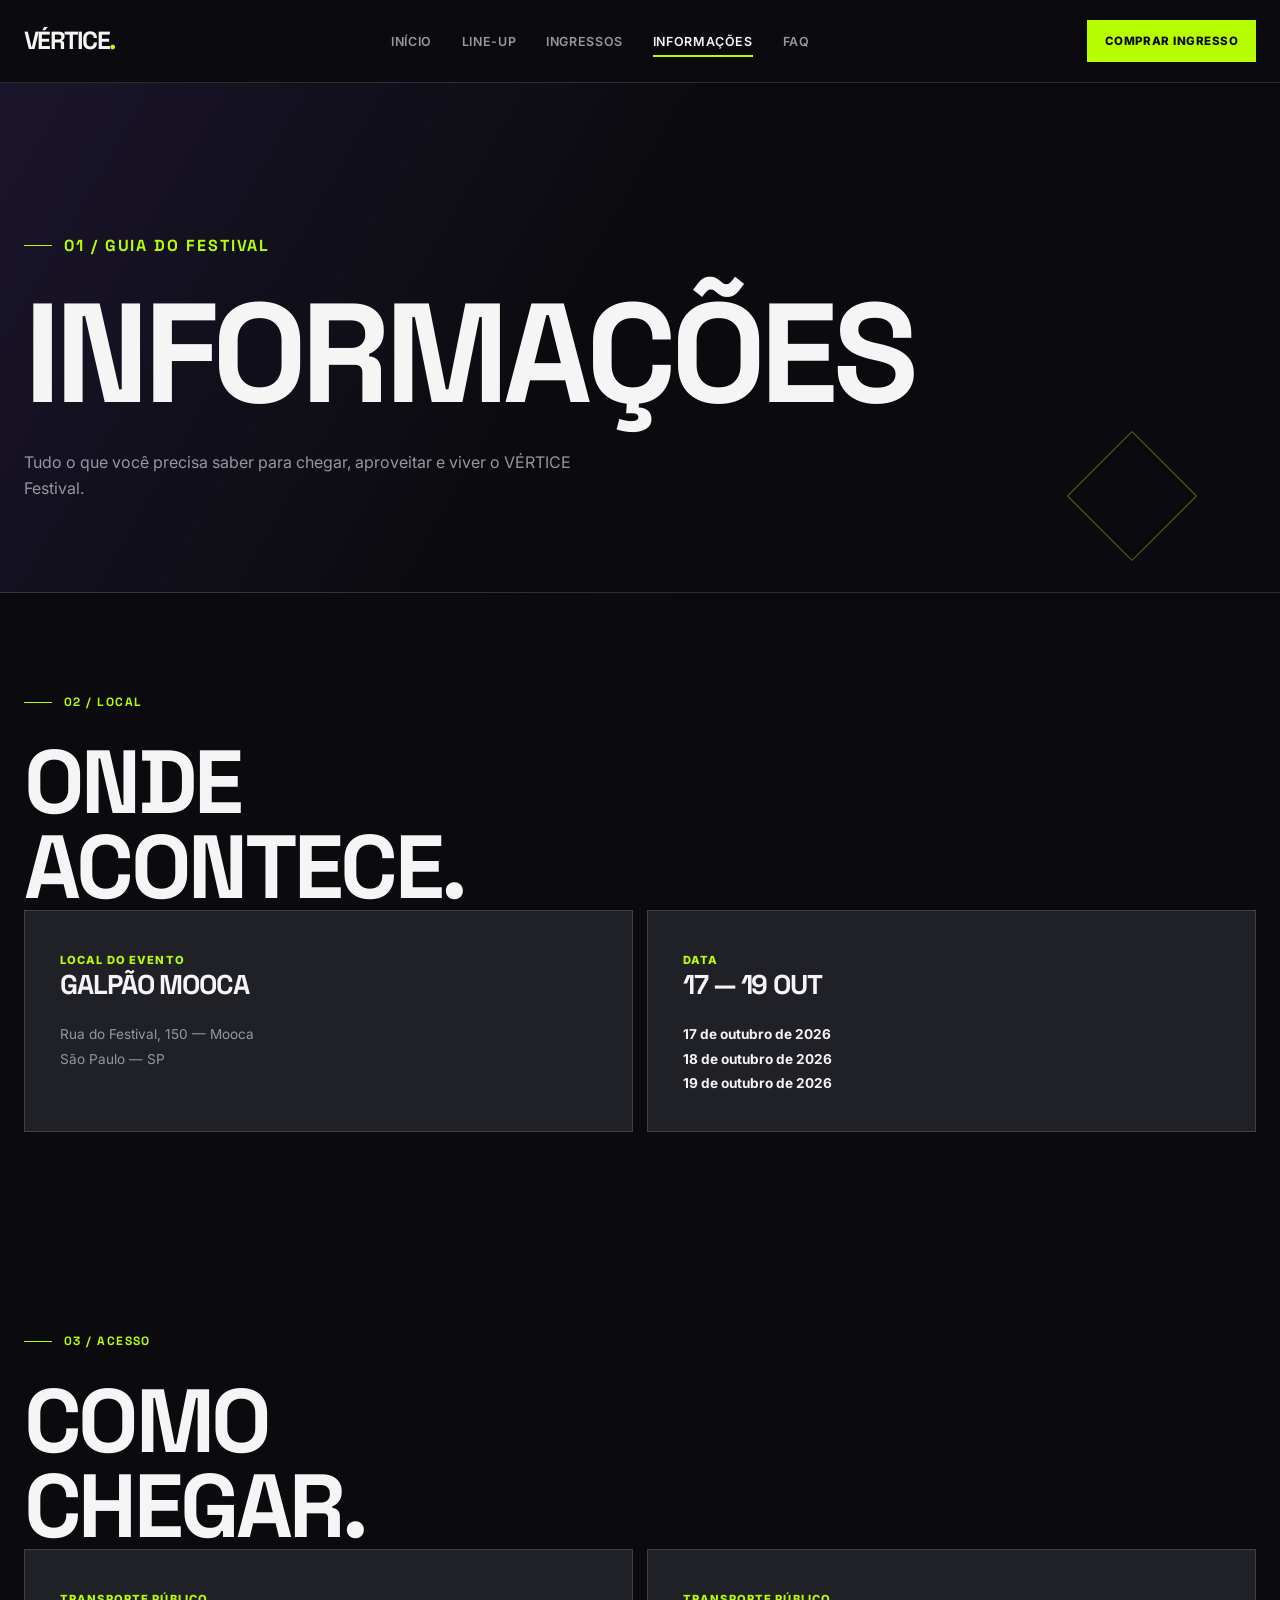
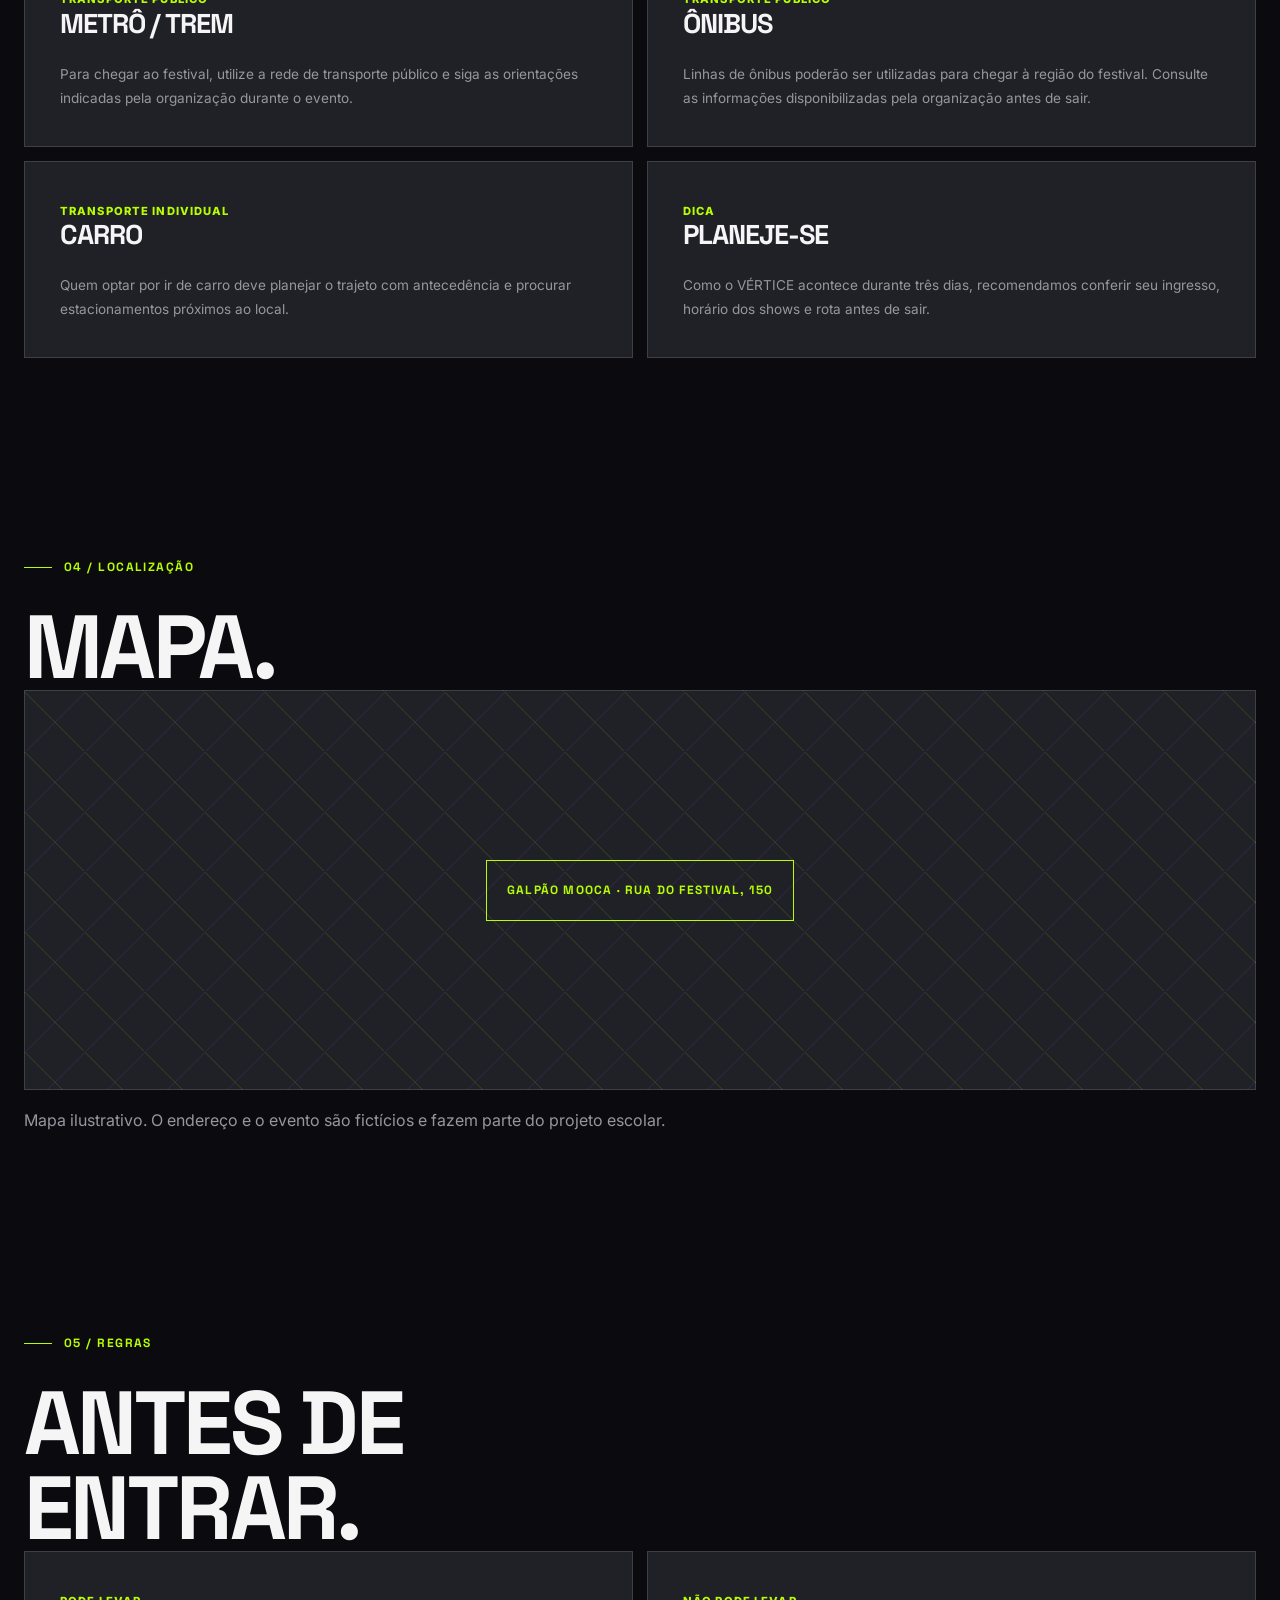
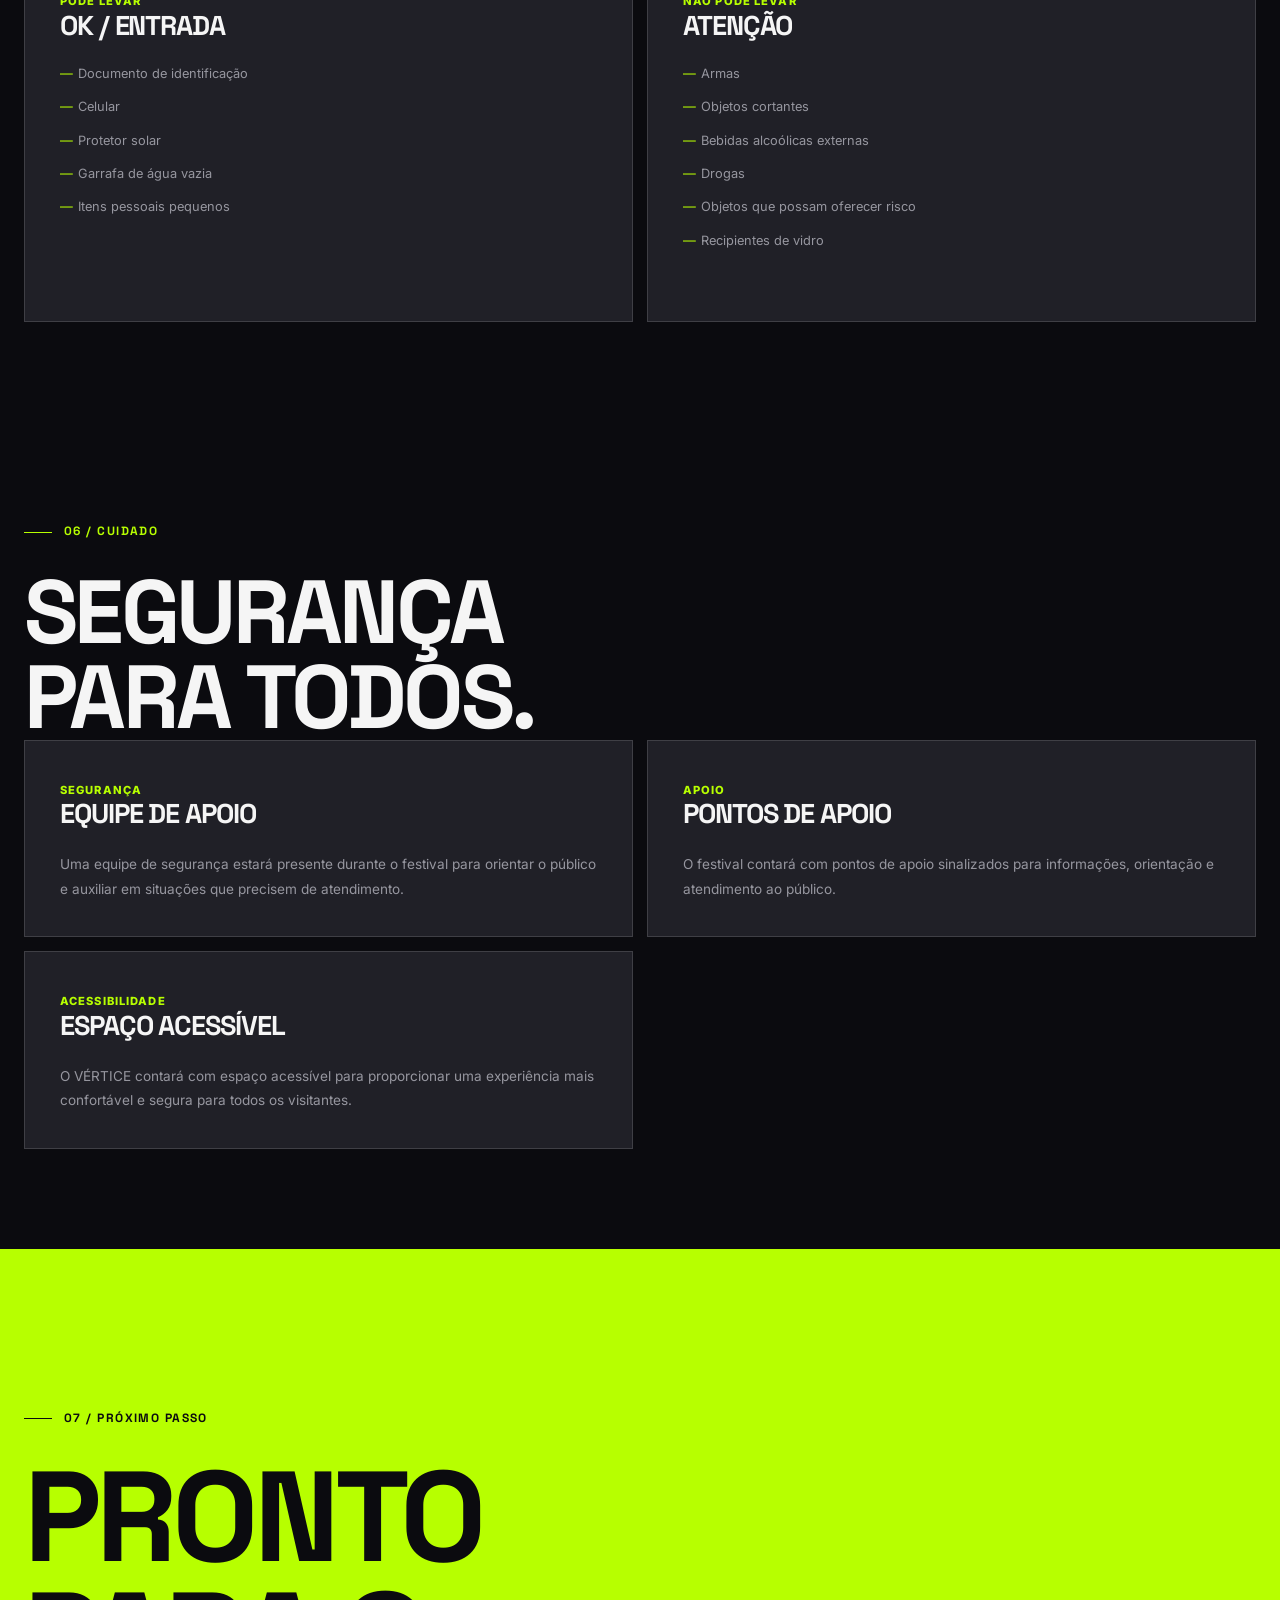
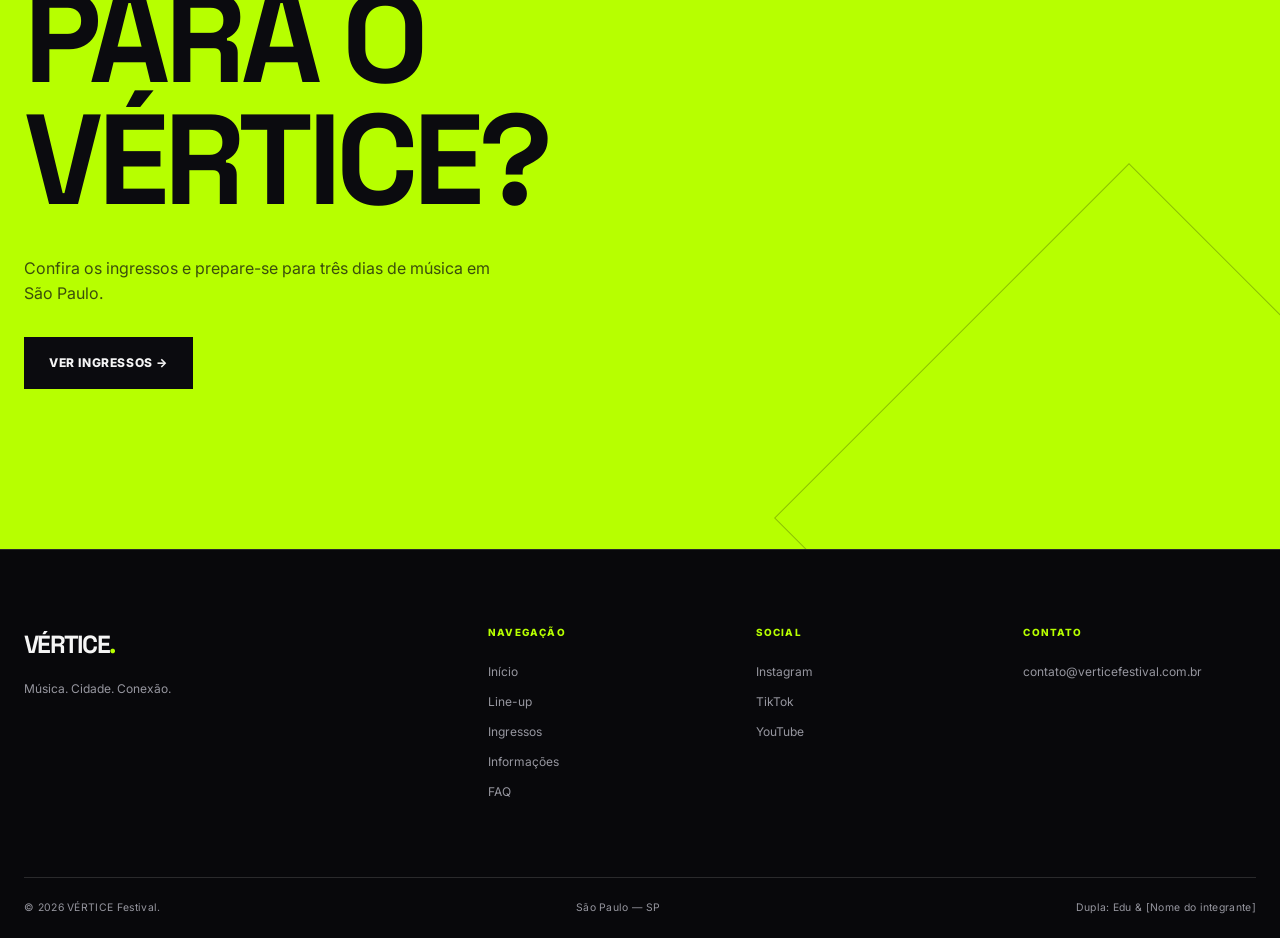
==== informacoes.html @ 0a796f85 "Add initial styles and scripts for Vértice Festival website - Created a new JavaScript file for futu" ====
<!DOCTYPE html>
<html lang="pt-BR">

<head>
    <meta charset="UTF-8">
    <meta name="viewport" content="width=device-width, initial-scale=1.0">

    <title>Informações — VÉRTICE Festival</title>

    <meta
        name="description"
        content="Informações sobre local, acesso, mapa, regras, segurança e acessibilidade do VÉRTICE Festival 2026."
    >

    <link rel="preconnect" href="https://fonts.googleapis.com">
    <link rel="preconnect" href="https://fonts.gstatic.com" crossorigin>

    <link
        href="https://fonts.googleapis.com/css2?family=Inter:wght@400;500;600;700&family=Space+Grotesk:wght@400;500;600;700&display=swap"
        rel="stylesheet"
    >

    <link rel="stylesheet" href="style.css">
</head>

<body>

    <!-- HEADER -->
    <header class="site-header">
        <div class="container header-content">

            <a href="index.html" class="logo" aria-label="VÉRTICE Festival - Página inicial">
                VÉRTICE<span>.</span>
            </a>

            <nav class="main-nav" aria-label="Navegação principal">
                <ul>
                    <li>
                        <a href="index.html">Início</a>
                    </li>

                    <li>
                        <a href="lineup.html">Line-up</a>
                    </li>

                    <li>
                        <a href="ingressos.html">Ingressos</a>
                    </li>

                    <li>
                        <a href="informacoes.html" class="active">Informações</a>
                    </li>

                    <li>
                        <a href="faq.html">FAQ</a>
                    </li>
                </ul>
            </nav>

            <a href="ingressos.html" class="header-button">
                Comprar ingresso
            </a>

        </div>
    </header>


    <main>

        <!-- HERO -->
        <section class="page-hero">
            <div class="container">

                <p class="section-number">01 / GUIA DO FESTIVAL</p>

                <h1>INFORMAÇÕES</h1>

                <p>
                    Tudo o que você precisa saber para chegar,
                    aproveitar e viver o VÉRTICE Festival.
                </p>

            </div>
        </section>


        <!-- LOCAL -->
        <section class="info-section">
            <div class="container">

                <div class="section-heading">
                    <p class="section-number">02 / LOCAL</p>

                    <h2>
                        ONDE<br>
                        ACONTECE.
                    </h2>
                </div>

                <div class="info-grid">

                    <article class="info-card">

                        <span class="ticket-type">
                            LOCAL DO EVENTO
                        </span>

                        <h3>GALPÃO MOOCA</h3>

                        <p>
                            Rua do Festival, 150 — Mooca<br>
                            São Paulo — SP
                        </p>

                    </article>


                    <article class="info-card">

                        <span class="ticket-type">
                            DATA
                        </span>

                        <h3>17 — 19 OUT</h3>

                        <p>
                            <strong>17 de outubro de 2026</strong><br>
                            <strong>18 de outubro de 2026</strong><br>
                            <strong>19 de outubro de 2026</strong>
                        </p>

                    </article>

                </div>

            </div>
        </section>


        <!-- COMO CHEGAR -->
        <section class="info-section">
            <div class="container">

                <div class="section-heading">
                    <p class="section-number">03 / ACESSO</p>

                    <h2>
                        COMO<br>
                        CHEGAR.
                    </h2>
                </div>

                <div class="info-grid">

                    <article class="info-card">

                        <span class="ticket-type">
                            TRANSPORTE PÚBLICO
                        </span>

                        <h3>METRÔ / TREM</h3>

                        <p>
                            Para chegar ao festival, utilize a rede de
                            transporte público e siga as orientações
                            indicadas pela organização durante o evento.
                        </p>

                    </article>


                    <article class="info-card">

                        <span class="ticket-type">
                            TRANSPORTE PÚBLICO
                        </span>

                        <h3>ÔNIBUS</h3>

                        <p>
                            Linhas de ônibus poderão ser utilizadas
                            para chegar à região do festival. Consulte
                            as informações disponibilizadas pela
                            organização antes de sair.
                        </p>

                    </article>


                    <article class="info-card">

                        <span class="ticket-type">
                            TRANSPORTE INDIVIDUAL
                        </span>

                        <h3>CARRO</h3>

                        <p>
                            Quem optar por ir de carro deve planejar
                            o trajeto com antecedência e procurar
                            estacionamentos próximos ao local.
                        </p>

                    </article>


                    <article class="info-card">

                        <span class="ticket-type">
                            DICA
                        </span>

                        <h3>PLANEJE-SE</h3>

                        <p>
                            Como o VÉRTICE acontece durante três dias,
                            recomendamos conferir seu ingresso, horário
                            dos shows e rota antes de sair.
                        </p>

                    </article>

                </div>

            </div>
        </section>


        <!-- MAPA -->
        <section class="info-section">
            <div class="container">

                <div class="section-heading">
                    <p class="section-number">04 / LOCALIZAÇÃO</p>

                    <h2>MAPA.</h2>
                </div>

                <div class="map-container">

                    <div class="map-placeholder">
                        GALPÃO MOOCA · RUA DO FESTIVAL, 150
                    </div>

                </div>

                <p style="margin-top: 18px;">
                    Mapa ilustrativo. O endereço e o evento são fictícios
                    e fazem parte do projeto escolar.
                </p>

            </div>
        </section>


        <!-- REGRAS -->
        <section class="info-section">
            <div class="container">

                <div class="section-heading">
                    <p class="section-number">05 / REGRAS</p>

                    <h2>
                        ANTES DE<br>
                        ENTRAR.
                    </h2>
                </div>

                <div class="info-grid">

                    <!-- PODE LEVAR -->
                    <article class="info-card">

                        <span class="ticket-type">
                            PODE LEVAR
                        </span>

                        <h3>OK / ENTRADA</h3>

                        <ul class="ticket-benefits">
                            <li>Documento de identificação</li>
                            <li>Celular</li>
                            <li>Protetor solar</li>
                            <li>Garrafa de água vazia</li>
                            <li>Itens pessoais pequenos</li>
                        </ul>

                    </article>


                    <!-- NÃO PODE LEVAR -->
                    <article class="info-card">

                        <span class="ticket-type">
                            NÃO PODE LEVAR
                        </span>

                        <h3>ATENÇÃO</h3>

                        <ul class="ticket-benefits">
                            <li>Armas</li>
                            <li>Objetos cortantes</li>
                            <li>Bebidas alcoólicas externas</li>
                            <li>Drogas</li>
                            <li>Objetos que possam oferecer risco</li>
                            <li>Recipientes de vidro</li>
                        </ul>

                    </article>

                </div>

            </div>
        </section>


        <!-- SEGURANÇA E ACESSIBILIDADE -->
        <section class="info-section">
            <div class="container">

                <div class="section-heading">
                    <p class="section-number">06 / CUIDADO</p>

                    <h2>
                        SEGURANÇA<br>
                        PARA TODOS.
                    </h2>
                </div>

                <div class="info-grid">

                    <article class="info-card">

                        <span class="ticket-type">
                            SEGURANÇA
                        </span>

                        <h3>EQUIPE DE APOIO</h3>

                        <p>
                            Uma equipe de segurança estará presente
                            durante o festival para orientar o público
                            e auxiliar em situações que precisem de
                            atendimento.
                        </p>

                    </article>


                    <article class="info-card">

                        <span class="ticket-type">
                            APOIO
                        </span>

                        <h3>PONTOS DE APOIO</h3>

                        <p>
                            O festival contará com pontos de apoio
                            sinalizados para informações, orientação
                            e atendimento ao público.
                        </p>

                    </article>


                    <article class="info-card">

                        <span class="ticket-type">
                            ACESSIBILIDADE
                        </span>

                        <h3>ESPAÇO ACESSÍVEL</h3>

                        <p>
                            O VÉRTICE contará com espaço acessível
                            para proporcionar uma experiência mais
                            confortável e segura para todos os visitantes.
                        </p>

                    </article>

                </div>

            </div>
        </section>


        <!-- CTA -->
        <section class="cta-section">
            <div class="container cta-content">

                <p class="section-number">07 / PRÓXIMO PASSO</p>

                <h2>
                    PRONTO<br>
                    PARA O<br>
                    VÉRTICE?
                </h2>

                <p>
                    Confira os ingressos e prepare-se para três dias
                    de música em São Paulo.
                </p>

                <a href="ingressos.html" class="button button-primary">
                    Ver ingressos →
                </a>

            </div>
        </section>

    </main>


    <!-- FOOTER -->
    <footer class="site-footer">

        <div class="container footer-top">

            <div class="footer-brand">

                <a href="index.html" class="logo">
                    VÉRTICE<span>.</span>
                </a>

                <p>
                    Música. Cidade. Conexão.
                </p>

            </div>


            <div class="footer-navigation">

                <div class="footer-column">

                    <span class="footer-title">
                        NAVEGAÇÃO
                    </span>

                    <a href="index.html">Início</a>
                    <a href="lineup.html">Line-up</a>
                    <a href="ingressos.html">Ingressos</a>
                    <a href="informacoes.html">Informações</a>
                    <a href="faq.html">FAQ</a>

                </div>


                <div class="footer-column">

                    <span class="footer-title">
                        SOCIAL
                    </span>

                    <a href="#">Instagram</a>
                    <a href="#">TikTok</a>
                    <a href="#">YouTube</a>

                </div>


                <div class="footer-column">

                    <span class="footer-title">
                        CONTATO
                    </span>

                    <a href="mailto:contato@verticefestival.com.br">
                        contato@verticefestival.com.br
                    </a>

                </div>

            </div>

        </div>


        <div class="container footer-bottom">

            <p>
                © 2026 VÉRTICE Festival.
            </p>

            <p>
                São Paulo — SP
            </p>

            <p>
                Dupla: Edu &amp; [Nome do integrante]
            </p>

        </div>

    </footer>

</body>
</html>
---- style.css ----
/* =========================================================
   VÉRTICE FESTIVAL
   Global Stylesheet
   ========================================================= */


/* =========================================================
   01. VARIÁVEIS E RESET
   ========================================================= */

:root {
    --color-bg: #0B0B0F;
    --color-purple: #8B5CF6;
    --color-lime: #B7FF00;
    --color-text: #F5F5F5;
    --color-surface: #202027;

    --color-text-muted: #96969F;
    --color-border: rgba(245, 245, 245, 0.14);
    --color-border-strong: rgba(245, 245, 245, 0.28);

    --font-display: "Space Grotesk", sans-serif;
    --font-body: "Inter", sans-serif;

    --container-width: 1240px;
    --header-height: 82px;

    --transition-fast: 0.2s ease;
    --transition-normal: 0.35s ease;
}

* {
    margin: 0;
    padding: 0;
    box-sizing: border-box;
}

html {
    scroll-behavior: smooth;
}

body {
    min-height: 100vh;
    background: var(--color-bg);
    color: var(--color-text);
    font-family: var(--font-body);
    line-height: 1.6;
    overflow-x: hidden;
}

body::selection {
    background: var(--color-lime);
    color: var(--color-bg);
}

img {
    display: block;
    max-width: 100%;
}

a {
    color: inherit;
    text-decoration: none;
}

button,
input,
select,
textarea {
    font: inherit;
}

button {
    border: 0;
}

ul,
ol {
    list-style: none;
}


/* =========================================================
   02. ELEMENTOS GLOBAIS
   ========================================================= */

.container {
    width: min(100% - 48px, var(--container-width));
    margin-inline: auto;
}

main {
    position: relative;
    overflow: hidden;
}

h1,
h2,
h3,
h4,
h5,
h6 {
    font-family: var(--font-display);
    line-height: 0.95;
    letter-spacing: -0.04em;
    text-transform: uppercase;
}

p {
    color: var(--color-text-muted);
}

::selection {
    background: var(--color-lime);
    color: var(--color-bg);
}


/* Pequenos detalhes geométricos */

.section-number {
    display: flex;
    align-items: center;
    gap: 12px;

    margin-bottom: 28px;

    color: var(--color-lime);
    font-family: var(--font-display);
    font-size: 0.75rem;
    font-weight: 700;
    letter-spacing: 0.12em;
}

.section-number::before {
    content: "";
    display: block;

    width: 28px;
    height: 1px;

    background: var(--color-lime);
}

.section-heading h2 {
    font-size: clamp(3rem, 7vw, 6.5rem);
}


/* =========================================================
   03. HEADER
   ========================================================= */

.site-header {
    position: relative;
    z-index: 100;

    width: 100%;
    min-height: var(--header-height);

    border-bottom: 1px solid var(--color-border);

    background: rgba(11, 11, 15, 0.94);
}

.header-content {
    min-height: var(--header-height);

    display: flex;
    align-items: center;
    justify-content: space-between;

    gap: 32px;
}

.logo {
    position: relative;

    display: inline-block;

    font-family: var(--font-display);
    font-size: 1.55rem;
    font-weight: 700;
    letter-spacing: -0.07em;
}

.logo span {
    color: var(--color-lime);
}

.main-nav ul {
    display: flex;
    align-items: center;
    gap: 30px;
}

.main-nav a {
    position: relative;

    color: var(--color-text-muted);

    font-size: 0.78rem;
    font-weight: 600;
    letter-spacing: 0.05em;
    text-transform: uppercase;

    transition:
        color var(--transition-fast);
}

.main-nav a::after {
    content: "";

    position: absolute;
    left: 0;
    bottom: -8px;

    width: 0;
    height: 2px;

    background: var(--color-lime);

    transition: width var(--transition-fast);
}

.main-nav a:hover,
.main-nav a.active {
    color: var(--color-text);
}

.main-nav a:hover::after,
.main-nav a.active::after {
    width: 100%;
}

.header-button {
    display: inline-flex;
    align-items: center;
    justify-content: center;

    min-height: 42px;
    padding: 0 18px;

    background: var(--color-lime);
    color: var(--color-bg);

    font-size: 0.72rem;
    font-weight: 800;
    letter-spacing: 0.04em;
    text-transform: uppercase;

    transition:
        transform var(--transition-fast),
        background var(--transition-fast);
}

.header-button:hover {
    background: var(--color-text);
    transform: translateY(-2px);
}


/* =========================================================
   04. BOTÕES
   ========================================================= */

.button {
    display: inline-flex;
    align-items: center;
    justify-content: center;

    min-height: 52px;
    padding: 0 24px;

    border: 1px solid transparent;

    font-size: 0.75rem;
    font-weight: 800;
    letter-spacing: 0.05em;
    text-transform: uppercase;

    transition:
        background var(--transition-fast),
        color var(--transition-fast),
        border-color var(--transition-fast),
        transform var(--transition-fast);
}

.button:hover {
    transform: translateY(-3px);
}

.button-primary {
    background: var(--color-purple);
    color: var(--color-text);
}

.button-primary:hover {
    background: var(--color-lime);
    color: var(--color-bg);
}

.button-secondary {
    border-color: var(--color-border-strong);
    background: transparent;
    color: var(--color-text);
}

.button-secondary:hover {
    border-color: var(--color-lime);
    color: var(--color-lime);
}

.text-link {
    display: inline-flex;
    align-items: center;
    gap: 8px;

    color: var(--color-text);

    font-size: 0.75rem;
    font-weight: 700;
    letter-spacing: 0.04em;
    text-transform: uppercase;

    transition: color var(--transition-fast);
}

.text-link:hover {
    color: var(--color-lime);
}


/* =========================================================
   05. HERO
   ========================================================= */

.hero {
    position: relative;

    min-height: calc(100vh - var(--header-height));
    display: flex;
    align-items: center;

    padding: 110px 0 80px;

    background:
        linear-gradient(
            120deg,
            rgba(139, 92, 246, 0.10),
            transparent 38%
        ),
        var(--color-bg);
}

.hero::before {
    content: "";

    position: absolute;
    top: 0;
    right: -180px;

    width: 520px;
    height: 520px;

    border: 1px solid rgba(183, 255, 0, 0.12);

    transform: rotate(45deg);
    pointer-events: none;
}

.hero::after {
    content: "";

    position: absolute;
    left: 8%;
    bottom: 25%;

    width: 1px;
    height: 180px;

    background: linear-gradient(
        to bottom,
        transparent,
        var(--color-purple),
        transparent
    );

    opacity: 0.6;
}

.hero-content {
    position: relative;
    z-index: 2;
}

.hero-text {
    max-width: 900px;
}

.hero-label {
    margin-bottom: 24px;

    color: var(--color-lime);

    font-family: var(--font-display);
    font-size: 0.78rem;
    font-weight: 700;
    letter-spacing: 0.14em;
}

.hero h1 {
    font-size: clamp(5rem, 16vw, 13rem);
    line-height: 0.78;
    letter-spacing: -0.09em;

    color: var(--color-text);
}

.hero-description {
    max-width: 590px;

    margin-top: 40px;

    font-size: clamp(1rem, 1.5vw, 1.2rem);
    line-height: 1.65;
}

.hero-actions {
    display: flex;
    flex-wrap: wrap;
    gap: 12px;

    margin-top: 34px;
}

.hero-info {
    display: grid;
    grid-template-columns: repeat(3, minmax(140px, 1fr));

    max-width: 700px;

    margin-top: 80px;

    border-top: 1px solid var(--color-border);
}

.hero-info-item {
    display: flex;
    flex-direction: column;
    gap: 7px;

    padding: 20px 24px 20px 0;

    border-right: 1px solid var(--color-border);
}

.hero-info-item:not(:first-child) {
    padding-left: 24px;
}

.hero-info-item:last-child {
    border-right: 0;
}

.hero-info-label {
    color: var(--color-text-muted);

    font-size: 0.65rem;
    font-weight: 700;
    letter-spacing: 0.1em;
}

.hero-info strong {
    color: var(--color-text);

    font-family: var(--font-display);
    font-size: 0.95rem;
    letter-spacing: 0.02em;
}

.hero-marquee {
    position: absolute;
    bottom: 0;
    left: 0;

    width: 100%;

    overflow: hidden;

    border-top: 1px solid var(--color-border);
    border-bottom: 1px solid var(--color-border);

    white-space: nowrap;
}

.marquee-content {
    width: max-content;

    padding: 11px 0;

    color: transparent;
    font-family: var(--font-display);
    font-size: 0.75rem;
    font-weight: 700;
    letter-spacing: 0.2em;
    -webkit-text-stroke: 1px rgba(245, 245, 245, 0.35);
}


/* =========================================================
   06. SEÇÃO SOBRE
   ========================================================= */

.about-section {
    position: relative;

    padding: 150px 0;

    border-top: 1px solid var(--color-border);
}

.about-section::before {
    content: "";

    position: absolute;
    top: 80px;
    right: 7%;

    width: 100px;
    height: 100px;

    border: 1px solid var(--color-purple);

    opacity: 0.35;
    transform: rotate(45deg);
}

.about-content {
    display: grid;
    grid-template-columns: 1fr 1fr;
    gap: 100px;

    margin-top: 80px;
}

.about-intro p {
    max-width: 500px;

    color: var(--color-text);

    font-family: var(--font-display);
    font-size: clamp(1.7rem, 3vw, 3rem);
    line-height: 1.05;
    letter-spacing: -0.04em;
}

.about-text {
    max-width: 510px;
}

.about-text p {
    margin-bottom: 24px;

    font-size: 0.95rem;
    line-height: 1.8;
}

.about-text .text-link {
    margin-top: 18px;
}


/* =========================================================
   07. LINEUP / ARTISTAS
   ========================================================= */

.lineup-preview {
    padding: 130px 0;

    background: var(--color-surface);
}

.section-top {
    display: flex;
    align-items: flex-end;
    justify-content: space-between;

    gap: 40px;

    margin-bottom: 70px;
}

.artists-grid {
    display: grid;
    grid-template-columns: repeat(4, 1fr);
    gap: 12px;
}

.artist-card {
    position: relative;

    min-width: 0;

    background: var(--color-bg);

    overflow: hidden;

    transition:
        transform var(--transition-normal);
}

.artist-card:hover {
    transform: translateY(-8px);
}

.artist-image-placeholder {
    position: relative;

    aspect-ratio: 3 / 4;

    display: flex;
    align-items: flex-start;
    justify-content: flex-end;

    padding: 18px;

    background:
        linear-gradient(
            145deg,
            rgba(139, 92, 246, 0.8),
            rgba(32, 32, 39, 0.95) 55%,
            #0B0B0F
        );

    overflow: hidden;
}

.artist-card:nth-child(2) .artist-image-placeholder {
    background:
        linear-gradient(
            145deg,
            rgba(183, 255, 0, 0.55),
            rgba(32, 32, 39, 0.95) 55%,
            #0B0B0F
        );
}

.artist-card:nth-child(3) .artist-image-placeholder {
    background:
        linear-gradient(
            145deg,
            #202027,
            rgba(139, 92, 246, 0.75)
        );
}

.artist-card:nth-child(4) .artist-image-placeholder {
    background:
        linear-gradient(
            145deg,
            rgba(183, 255, 0, 0.35),
            rgba(139, 92, 246, 0.7)
        );
}

.artist-image-placeholder::before {
    content: "";

    position: absolute;
    inset: 15%;

    border: 1px solid rgba(245, 245, 245, 0.22);

    transform: rotate(45deg);
}

.artist-image-placeholder span {
    position: relative;
    z-index: 2;

    color: var(--color-text);

    font-family: var(--font-display);
    font-size: 0.7rem;
    font-weight: 700;
}

.artist-info {
    padding: 20px;
}

.artist-genre {
    color: var(--color-lime);

    font-size: 0.62rem;
    font-weight: 700;
    letter-spacing: 0.1em;
}

.artist-info h3 {
    margin-top: 7px;

    font-size: 1.35rem;
}


/* =========================================================
   08. INFORMAÇÕES DO FESTIVAL
   ========================================================= */

.festival-details {
    padding: 130px 0;

    border-top: 1px solid var(--color-border);
}

.details-grid {
    display: grid;
    grid-template-columns: repeat(3, 1fr);

    border-top: 1px solid var(--color-border);
    border-left: 1px solid var(--color-border);
}

.detail-block {
    min-height: 410px;

    display: flex;
    flex-direction: column;
    align-items: flex-start;

    padding: 35px;

    border-right: 1px solid var(--color-border);
    border-bottom: 1px solid var(--color-border);
}

.detail-label {
    color: var(--color-lime);

    font-size: 0.65rem;
    font-weight: 800;
    letter-spacing: 0.12em;
}

.detail-block h2 {
    margin-top: 70px;

    font-size: clamp(3rem, 5vw, 5.5rem);
}

.detail-block p {
    margin-top: auto;

    font-size: 0.85rem;
    line-height: 1.7;
}

.detail-highlight {
    background: var(--color-purple);
}

.detail-highlight .detail-label {
    color: var(--color-lime);
}

.detail-highlight h2 {
    color: var(--color-text);
}

.detail-highlight .button {
    margin-top: 30px;

    background: var(--color-lime);
    color: var(--color-bg);
}

.detail-highlight .button:hover {
    background: var(--color-text);
}


/* =========================================================
   09. CTA
   ========================================================= */

.cta-section {
    position: relative;

    padding: 160px 0;

    background: var(--color-lime);
    color: var(--color-bg);

    overflow: hidden;
}

.cta-section::before {
    content: "";

    position: absolute;
    right: -100px;
    bottom: -220px;

    width: 500px;
    height: 500px;

    border: 1px solid rgba(11, 11, 15, 0.25);

    transform: rotate(45deg);
}

.cta-content {
    position: relative;
    z-index: 2;
}

.cta-section .section-number {
    color: var(--color-bg);
}

.cta-section .section-number::before {
    background: var(--color-bg);
}

.cta-section h2 {
    max-width: 900px;

    font-size: clamp(4rem, 10vw, 9rem);
}

.cta-section h2 span {
    color: var(--color-purple);
}

.cta-section p:not(.section-number) {
    max-width: 480px;

    margin-top: 35px;

    color: rgba(11, 11, 15, 0.72);

    font-size: 1rem;
}

.cta-section .button {
    margin-top: 30px;

    background: var(--color-bg);
    color: var(--color-text);
}

.cta-section .button:hover {
    background: var(--color-purple);
}


/* =========================================================
   10. PÁGINAS INTERNAS — HERO
   ========================================================= */

.page-hero {
    position: relative;

    padding: 120px 0 90px;

    border-bottom: 1px solid var(--color-border);

    background:
        linear-gradient(
            120deg,
            rgba(139, 92, 246, 0.12),
            transparent 45%
        );
}

.page-hero::after {
    content: "";

    position: absolute;
    right: 8%;
    bottom: 50px;

    width: 90px;
    height: 90px;

    border: 1px solid var(--color-lime);

    transform: rotate(45deg);

    opacity: 0.4;
}

.page-hero h1 {
    max-width: 1000px;

    font-size: clamp(4rem, 11vw, 9rem);
}

.page-hero p {
    max-width: 600px;

    margin-top: 30px;

    font-size: 1rem;
}


/* =========================================================
   11. SEÇÃO DE ARTISTAS — PÁGINA LINEUP
   ========================================================= */

.lineup-section {
    padding: 100px 0;
}

.lineup-grid {
    display: grid;
    grid-template-columns: repeat(3, 1fr);
    gap: 16px;
}

.artist {
    position: relative;

    background: var(--color-surface);

    border: 1px solid var(--color-border);

    overflow: hidden;

    transition:
        border-color var(--transition-fast),
        transform var(--transition-fast);
}

.artist:hover {
    border-color: var(--color-purple);
    transform: translateY(-5px);
}

.artist-image {
    aspect-ratio: 1 / 1;

    display: flex;
    align-items: center;
    justify-content: center;

    background:
        linear-gradient(
            135deg,
            var(--color-purple),
            var(--color-surface) 60%
        );
}

.artist:nth-child(even) .artist-image {
    background:
        linear-gradient(
            135deg,
            var(--color-lime),
            var(--color-surface) 60%
        );
}

.artist-image span {
    color: rgba(245, 245, 245, 0.7);

    font-family: var(--font-display);
    font-size: 5rem;
    font-weight: 700;
}

.artist-details {
    padding: 24px;
}

.artist-details span {
    color: var(--color-lime);

    font-size: 0.65rem;
    font-weight: 700;
    letter-spacing: 0.1em;
}

.artist-details h3 {
    margin-top: 8px;

    font-size: 1.7rem;
}


/* =========================================================
   12. INGRESSOS
   ========================================================= */

.tickets-section {
    padding: 100px 0;
}

.tickets-grid {
    display: grid;
    grid-template-columns: repeat(3, 1fr);
    gap: 14px;
}

.ticket-card {
    position: relative;

    padding: 35px;

    background: var(--color-surface);

    border: 1px solid var(--color-border);

    overflow: hidden;
}

.ticket-card.featured {
    border-color: var(--color-purple);
}

.ticket-card.featured::before {
    content: "MAIS PROCURADO";

    position: absolute;
    top: 0;
    right: 0;

    padding: 8px 12px;

    background: var(--color-purple);

    color: var(--color-text);

    font-size: 0.58rem;
    font-weight: 800;
    letter-spacing: 0.08em;
}

.ticket-type {
    color: var(--color-lime);

    font-size: 0.7rem;
    font-weight: 800;
    letter-spacing: 0.1em;
}

.ticket-card h3 {
    margin-top: 20px;

    font-size: 2rem;
}

.ticket-price {
    margin: 30px 0;

    color: var(--color-text);

    font-family: var(--font-display);
    font-size: 3rem;
    font-weight: 700;
    letter-spacing: -0.06em;
}

.ticket-price small {
    color: var(--color-text-muted);

    font-family: var(--font-body);
    font-size: 0.75rem;
    font-weight: 400;
    letter-spacing: 0;
}

.ticket-benefits {
    display: flex;
    flex-direction: column;
    gap: 13px;

    margin-bottom: 35px;
}

.ticket-benefits li {
    position: relative;

    padding-left: 18px;

    color: var(--color-text-muted);

    font-size: 0.8rem;
}

.ticket-benefits li::before {
    content: "—";

    position: absolute;
    left: 0;

    color: var(--color-lime);
}

.ticket-card .button {
    width: 100%;
}


/* =========================================================
   13. FORMULÁRIOS
   ========================================================= */

.form-section {
    padding: 100px 0;
}

.form-container {
    max-width: 800px;
    margin-inline: auto;
}

.form-grid {
    display: grid;
    grid-template-columns: repeat(2, 1fr);
    gap: 20px;
}

.form-group {
    display: flex;
    flex-direction: column;
    gap: 9px;
}

.form-group.full {
    grid-column: 1 / -1;
}

.form-group label {
    color: var(--color-text);

    font-size: 0.7rem;
    font-weight: 700;
    letter-spacing: 0.06em;
    text-transform: uppercase;
}

.form-group input,
.form-group select,
.form-group textarea {
    width: 100%;

    padding: 15px 16px;

    border: 1px solid var(--color-border);

    outline: none;

    background: var(--color-surface);
    color: var(--color-text);

    font-size: 0.85rem;

    transition: border-color var(--transition-fast);
}

.form-group textarea {
    min-height: 160px;
    resize: vertical;
}

.form-group input::placeholder,
.form-group textarea::placeholder {
    color: #66666f;
}

.form-group input:focus,
.form-group select:focus,
.form-group textarea:focus {
    border-color: var(--color-purple);
}

.form-submit {
    margin-top: 10px;
}


/* =========================================================
   14. INFORMAÇÕES / MAPA
   ========================================================= */

.info-section {
    padding: 100px 0;
}

.info-grid {
    display: grid;
    grid-template-columns: 1fr 1fr;
    gap: 14px;
}

.info-card {
    padding: 35px;

    background: var(--color-surface);

    border: 1px solid var(--color-border);
}

.info-card h3 {
    margin-bottom: 25px;

    color: var(--color-text);

    font-size: 1.7rem;
}

.info-card p {
    font-size: 0.85rem;
    line-height: 1.8;
}

.info-card strong {
    color: var(--color-text);
}

.map-container {
    min-height: 400px;

    display: flex;
    align-items: center;
    justify-content: center;

    background:
        linear-gradient(
            45deg,
            transparent 48%,
            rgba(183, 255, 0, 0.15) 49%,
            transparent 50%
        ),
        linear-gradient(
            -45deg,
            transparent 48%,
            rgba(139, 92, 246, 0.15) 49%,
            transparent 50%
        ),
        var(--color-surface);

    background-size: 60px 60px;

    border: 1px solid var(--color-border);
}

.map-placeholder {
    padding: 20px;

    border: 1px solid var(--color-lime);

    color: var(--color-lime);

    font-family: var(--font-display);
    font-size: 0.75rem;
    font-weight: 700;
    letter-spacing: 0.1em;
    text-transform: uppercase;
}


/* =========================================================
   15. FAQ
   ========================================================= */

.faq-section {
    padding: 100px 0;
}

.faq-list {
    max-width: 900px;
    margin-inline: auto;

    border-top: 1px solid var(--color-border);
}

.faq-item {
    border-bottom: 1px solid var(--color-border);
}

.faq-question {
    width: 100%;

    display: flex;
    align-items: center;
    justify-content: space-between;

    gap: 30px;

    padding: 28px 0;

    background: transparent;
    color: var(--color-text);

    text-align: left;

    cursor: pointer;

    font-family: var(--font-display);
    font-size: 1rem;
    font-weight: 600;
}

.faq-question::after {
    content: "+";

    flex-shrink: 0;

    color: var(--color-lime);

    font-family: var(--font-display);
    font-size: 1.6rem;
    font-weight: 400;
}

.faq-answer {
    max-width: 750px;

    padding: 0 60px 28px 0;

    color: var(--color-text-muted);

    font-size: 0.85rem;
    line-height: 1.8;
}


/* =========================================================
   16. FOOTER
   ========================================================= */

.site-footer {
    background: #08080B;

    border-top: 1px solid var(--color-border);
}

.footer-top {
    display: grid;
    grid-template-columns: 1fr 2fr;
    gap: 80px;

    padding-top: 75px;
    padding-bottom: 75px;
}

.footer-brand p {
    margin-top: 15px;

    font-size: 0.75rem;
}

.footer-navigation {
    display: grid;
    grid-template-columns: repeat(3, 1fr);
    gap: 35px;
}

.footer-column {
    display: flex;
    flex-direction: column;
    align-items: flex-start;
    gap: 11px;
}

.footer-title {
    margin-bottom: 10px;

    color: var(--color-lime);

    font-size: 0.62rem;
    font-weight: 800;
    letter-spacing: 0.12em;
}

.footer-column a {
    color: var(--color-text-muted);

    font-size: 0.75rem;

    transition: color var(--transition-fast);
}

.footer-column a:hover {
    color: var(--color-text);
}

.footer-bottom {
    display: flex;
    align-items: center;
    justify-content: space-between;

    padding-top: 22px;
    padding-bottom: 22px;

    border-top: 1px solid var(--color-border);
}

.footer-bottom p {
    font-size: 0.65rem;
    letter-spacing: 0.03em;
}


/* =========================================================
   17. RESPONSIVIDADE — TABLET
   ========================================================= */

@media (max-width: 1000px) {

    .main-nav ul {
        gap: 18px;
    }

    .header-button {
        display: none;
    }

    .hero {
        padding-top: 90px;
    }

    .artists-grid {
        grid-template-columns: repeat(2, 1fr);
    }

    .lineup-grid {
        grid-template-columns: repeat(2, 1fr);
    }

    .tickets-grid {
        grid-template-columns: 1fr;
    }

    .details-grid {
        grid-template-columns: 1fr;
    }

    .detail-block {
        min-height: 330px;
    }

    .detail-block h2 {
        margin-top: 45px;
    }

    .footer-top {
        grid-template-columns: 1fr;
        gap: 50px;
    }
}


/* =========================================================
   18. RESPONSIVIDADE — CELULAR
   ========================================================= */

@media (max-width: 700px) {

    :root {
        --header-height: 70px;
    }

    .container {
        width: min(100% - 32px, var(--container-width));
    }

    .site-header {
        position: relative;
    }

    .header-content {
        min-height: var(--header-height);
    }

    .logo {
        font-size: 1.35rem;
    }

    .main-nav {
        display: none;
    }

    .hero {
        min-height: auto;

        padding: 85px 0 100px;
    }

    .hero::before {
        right: -280px;
        top: 80px;

        width: 420px;
        height: 420px;
    }

    .hero h1 {
        font-size: clamp(4.2rem, 23vw, 8rem);
    }

    .hero-description {
        margin-top: 30px;

        font-size: 0.9rem;
    }

    .hero-actions {
        flex-direction: column;
        align-items: stretch;
    }

    .hero-actions .button {
        width: 100%;
    }

    .hero-info {
        grid-template-columns: 1fr;

        margin-top: 55px;
    }

    .hero-info-item,
    .hero-info-item:not(:first-child) {
        padding: 17px 0;

        border-right: 0;
        border-bottom: 1px solid var(--color-border);
    }

    .hero-info-item:last-child {
        border-bottom: 0;
    }

    .hero-marquee {
        display: none;
    }

    .about-section,
    .lineup-preview,
    .festival-details,
    .info-section,
    .faq-section,
    .tickets-section,
    .form-section,
    .lineup-section {
        padding: 90px 0;
    }

    .about-content {
        grid-template-columns: 1fr;
        gap: 45px;

        margin-top: 55px;
    }

    .about-intro p {
        font-size: 1.8rem;
    }

    .section-top {
        align-items: flex-start;
        flex-direction: column;

        margin-bottom: 45px;
    }

    .section-heading h2 {
        font-size: clamp(2.8rem, 14vw, 5rem);
    }

    .artists-grid {
        grid-template-columns: 1fr 1fr;
        gap: 8px;
    }

    .artist-image-placeholder {
        aspect-ratio: 3 / 4;
    }

    .artist-info {
        padding: 14px;
    }

    .artist-info h3 {
        font-size: 1rem;
    }

    .artist-genre {
        font-size: 0.55rem;
    }

    .detail-block {
        min-height: 300px;
        padding: 25px;
    }

    .detail-block h2 {
        font-size: 3.5rem;
    }

    .cta-section {
        padding: 100px 0;
    }

    .cta-section h2 {
        font-size: clamp(3.7rem, 18vw, 7rem);
    }

    .page-hero {
        padding: 90px 0 70px;
    }

    .page-hero h1 {
        font-size: clamp(3.7rem, 17vw, 7rem);
    }

    .lineup-grid,
    .info-grid {
        grid-template-columns: 1fr;
    }

    .form-grid {
        grid-template-columns: 1fr;
    }

    .form-group.full {
        grid-column: auto;
    }

    .footer-navigation {
        grid-template-columns: 1fr 1fr;
        gap: 45px 25px;
    }

    .footer-column:last-child {
        grid-column: 1 / -1;
    }

    .footer-bottom {
        align-items: flex-start;
        flex-direction: column;

        gap: 8px;
    }
}


/* =========================================================
   19. RESPONSIVIDADE — CELULARES PEQUENOS
   ========================================================= */

@media (max-width: 420px) {

    .container {
        width: min(100% - 24px, var(--container-width));
    }

    .hero {
        padding-top: 70px;
    }

    .hero h1 {
        font-size: 4rem;
    }

    .hero-label {
        font-size: 0.65rem;
    }

    .artists-grid {
        grid-template-columns: 1fr;
    }

    .artist-image-placeholder {
        aspect-ratio: 16 / 10;
    }

    .footer-navigation {
        grid-template-columns: 1fr;
    }

    .footer-column:last-child {
        grid-column: auto;
    }
}


/* =========================================================
   20. ACESSIBILIDADE
   ========================================================= */

:focus-visible {
    outline: 2px solid var(--color-lime);
    outline-offset: 4px;
}

@media (prefers-reduced-motion: reduce) {

    html {
        scroll-behavior: auto;
    }

    *,
    *::before,
    *::after {
        transition-duration: 0.01ms !important;
        animation-duration: 0.01ms !important;
        animation-iteration-count: 1 !important;
    }
}
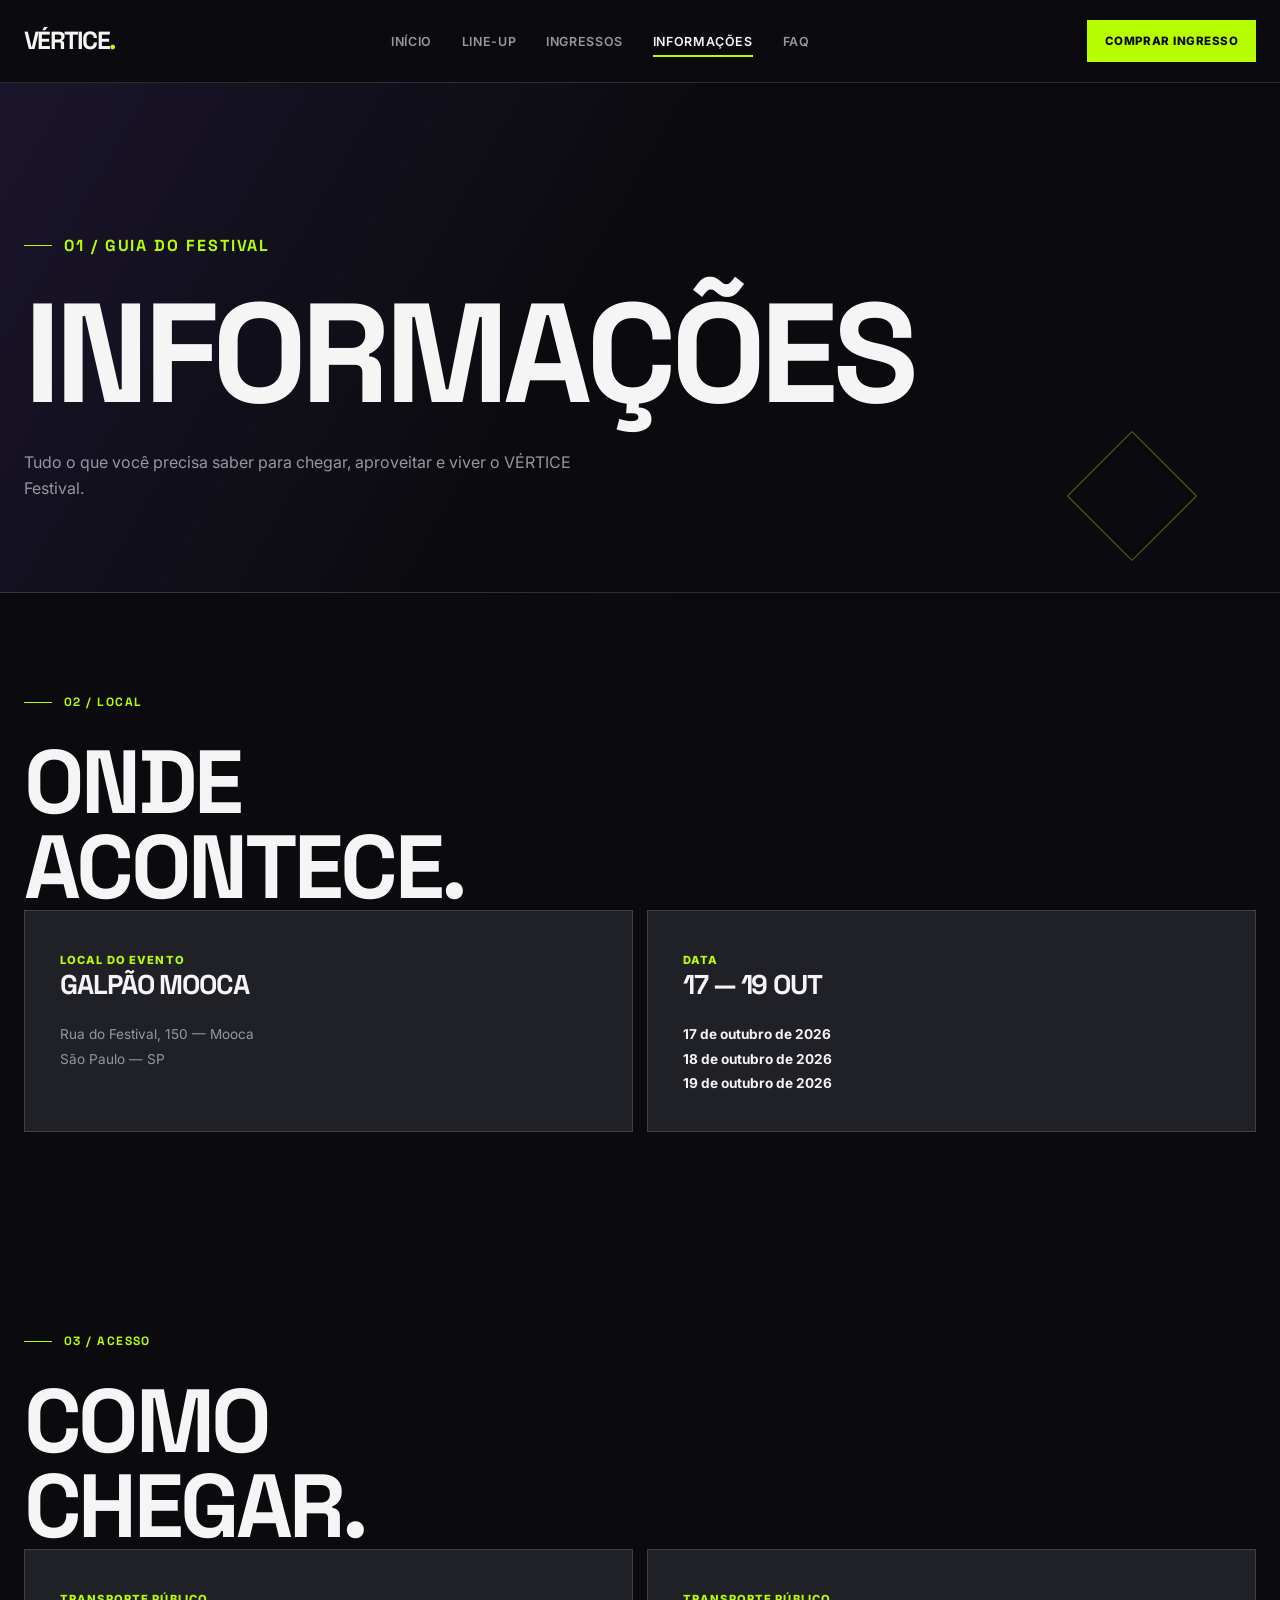
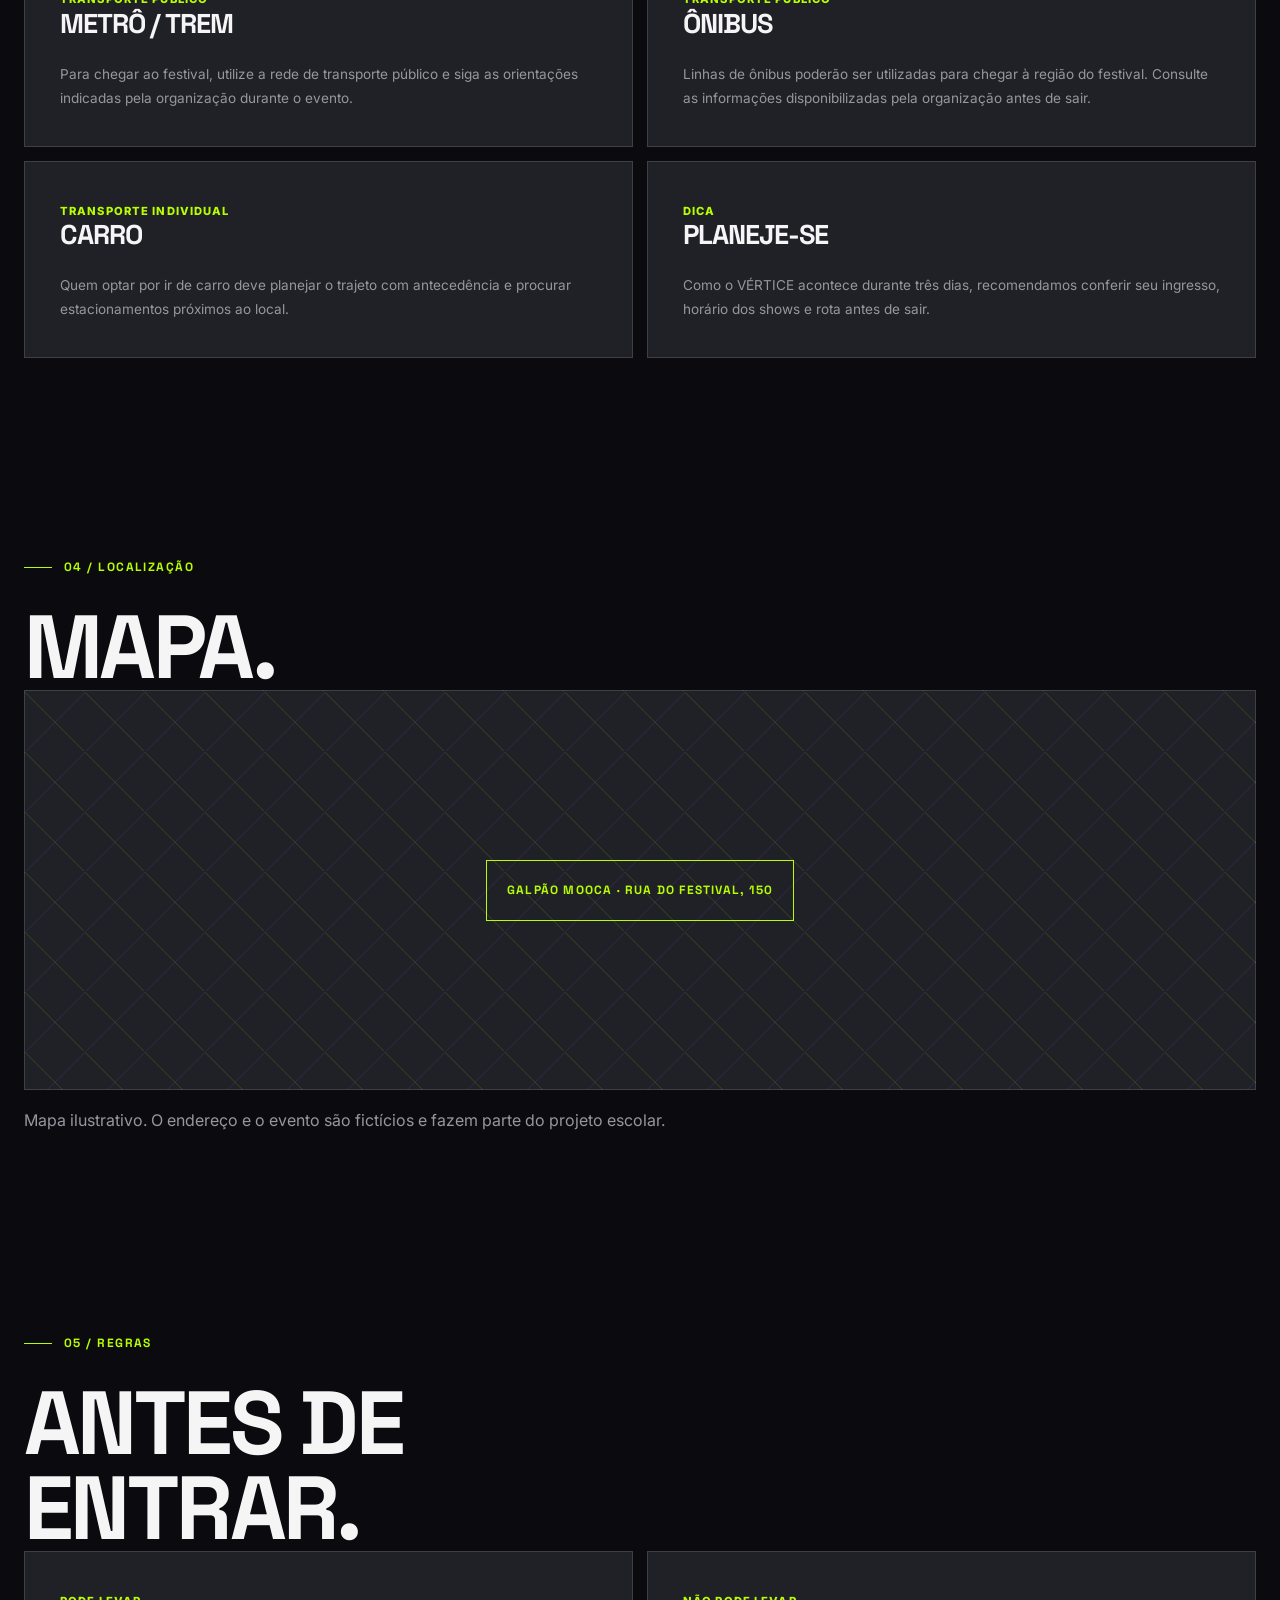
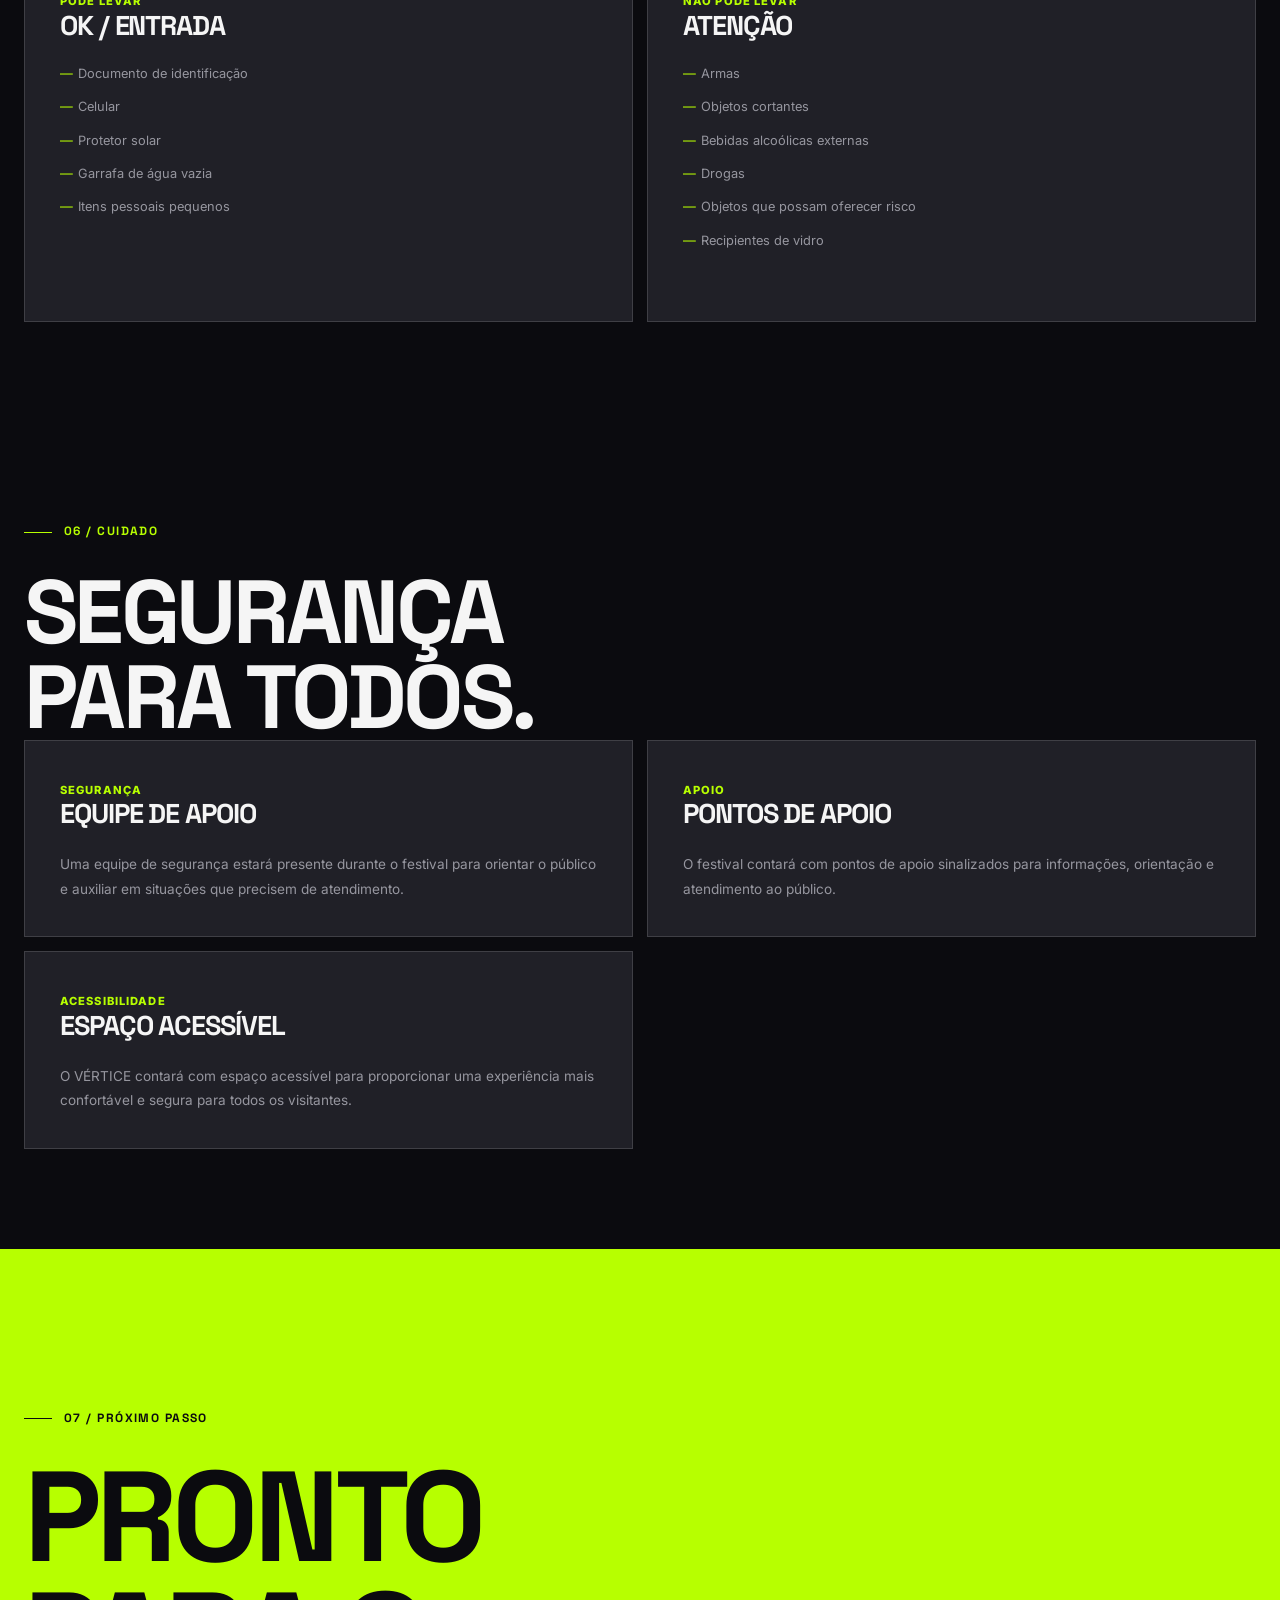
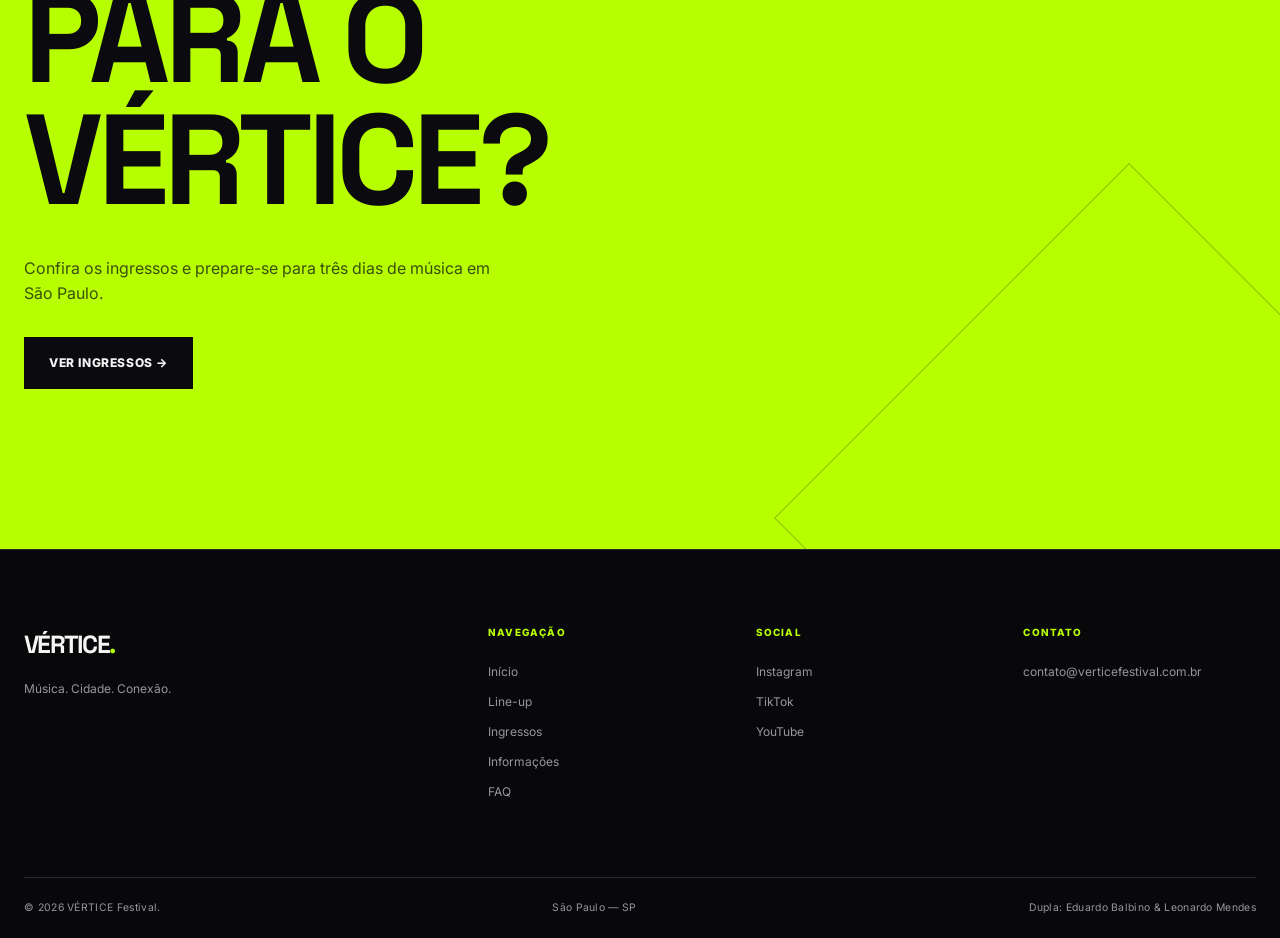
==== commit ef5391ce: "Refactor code structure for improved readability and maintainability" ====
--- a/informacoes.html
+++ b/informacoes.html
@@ -489,7 +489,7 @@
             </p>
 
             <p>
-                Dupla: Edu &amp; [Nome do integrante]
+                Dupla: Eduardo Balbino &amp; Leonardo Mendes
             </p>
 
         </div>
--- a/style.css
+++ b/style.css
@@ -1330,6 +1330,18 @@
 }
 
 
+.faq-header .header-content {
+    gap: 48px;
+}
+
+.faq-header .main-nav {
+    gap: 32px;
+}
+
+.faq-header .header-button {
+    margin-left: 16px;
+}
+
 /* =========================================================
    16. FOOTER
    ========================================================= */
